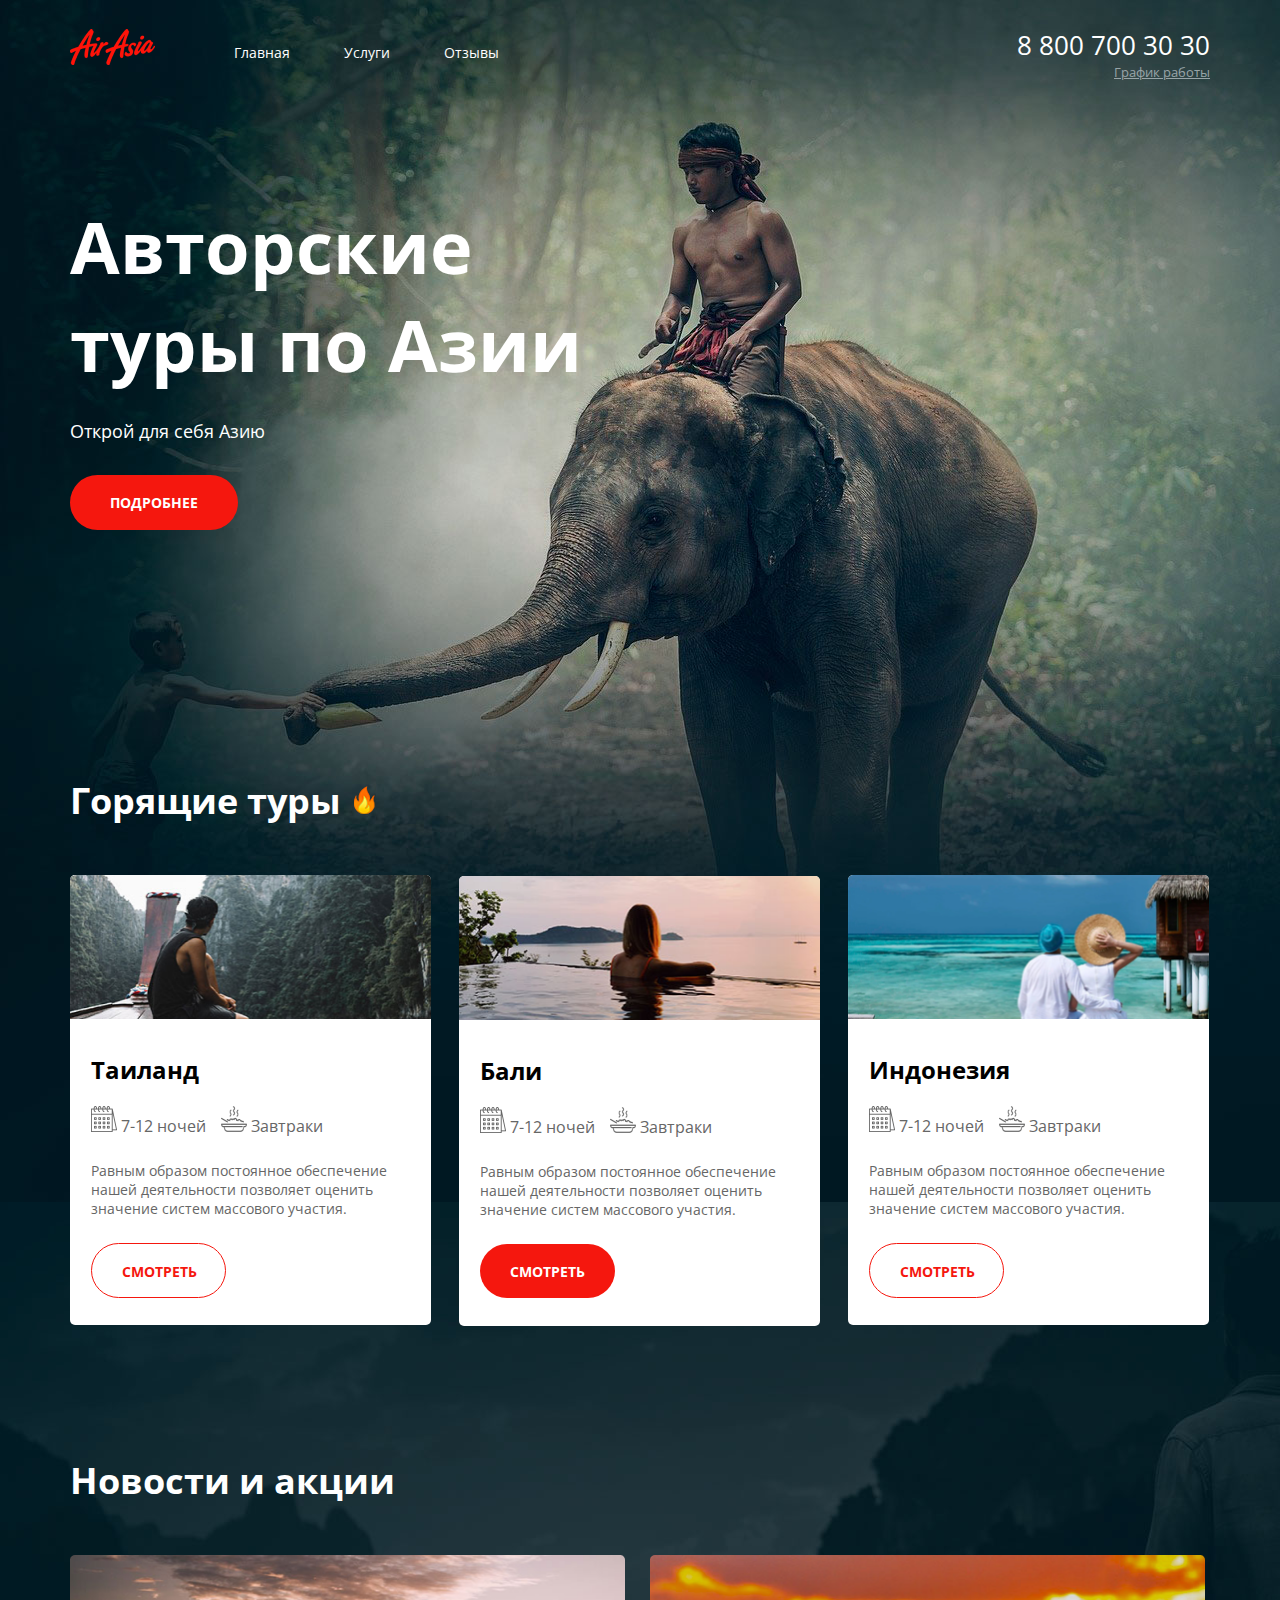
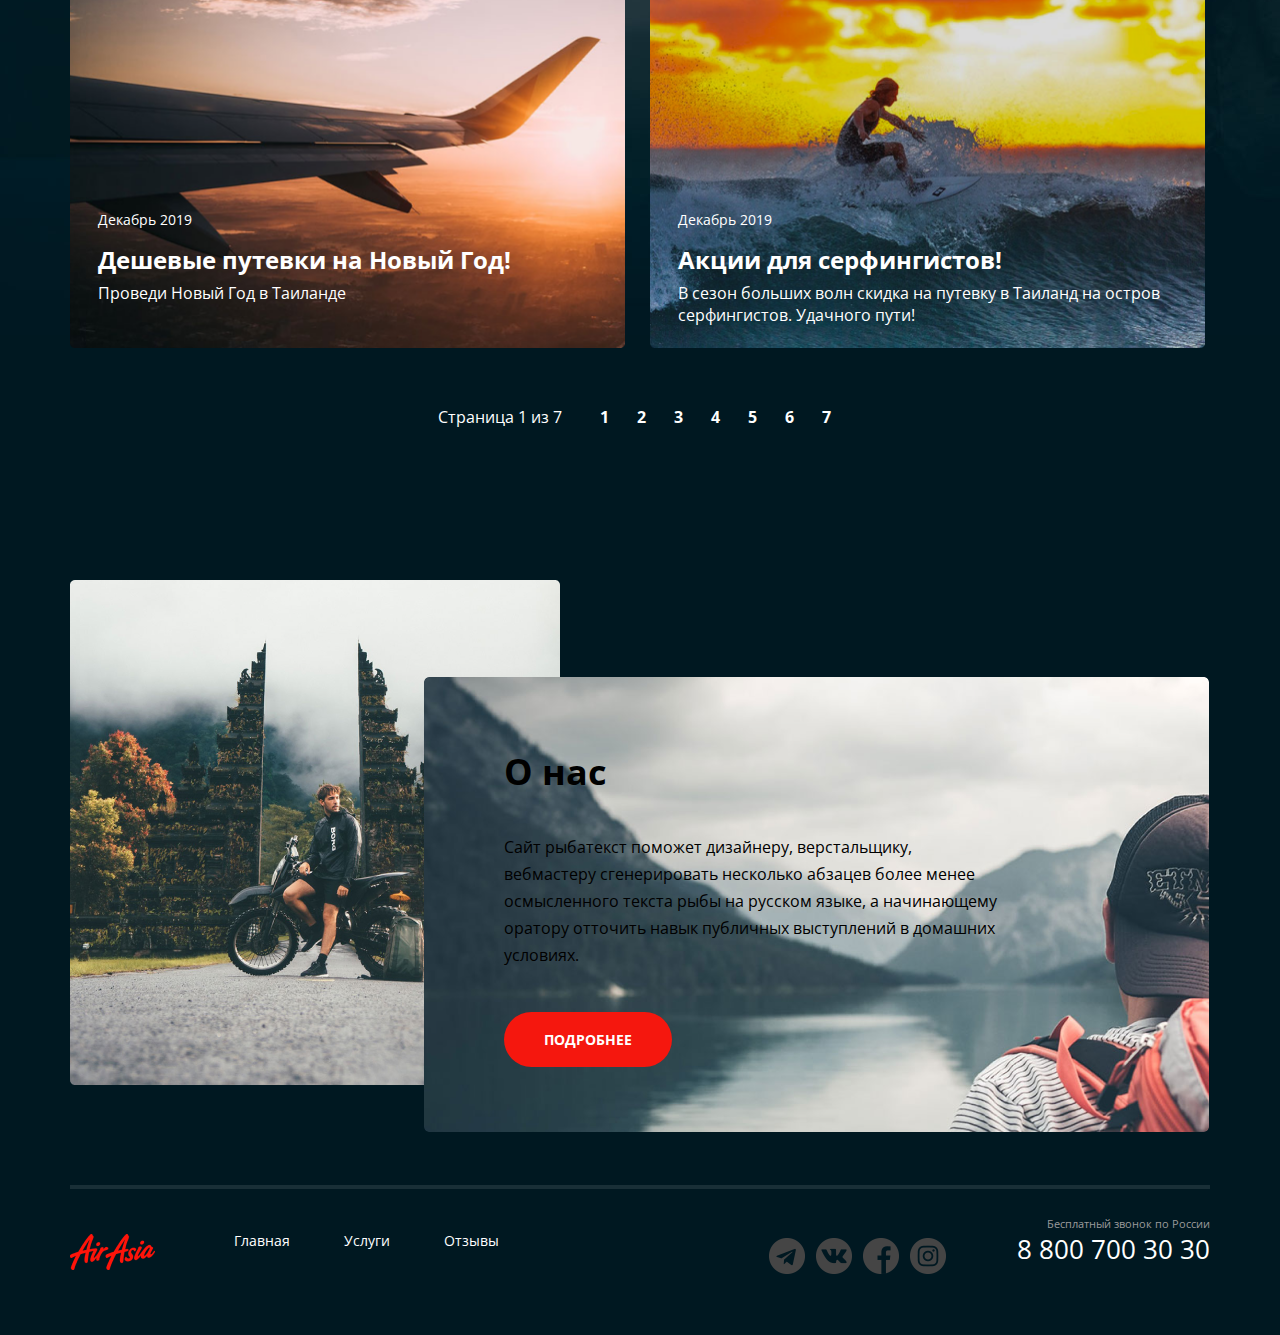
==== index.html @ 9285e3fc "исправление замечаний от наставника ч1" ====
<!DOCTYPE html>
<html lang="ru">
<head>
  <meta charset="UTF-8">
  <meta http-equiv="X-UA-Compatible" content="IE=edge">
  <meta name="viewport" content="width=device-width, initial-scale=1.0">
  <link rel="stylesheet" href="style.css">
  <title>Air-Asia</title>
</head>
<body>
  <div class="wrapper main-page-wrapper">
    <div class="container">
      <header class="header">
        <a href="/" class="logo">
          <img src="./img/logo.png" alt="Логотип" class="logo__pic">
        </a>
        <nav class="menu">
          <ul class="menu__list">
            <li class="menu__item"><a href="#" class="menu__point">Главная</a></li>
            <li class="menu__item"><a href="#" class="menu__point">Услуги</a></li>
            <li class="menu__item"><a href="#" class="menu__point">Отзывы</a></li>
          </ul>
        </nav>
        <adress class="contacts">
          <a href="tel:+78007003030" class="contacts__phone">8 800 700 30 30</a>
          <div class="contacts__workhours">График работы</div>
        </adress>
      </header>
    </div> 

    <main class="main-content">
      <div class="container">
        <section class="cover">
          <h1 class="cover__header">Авторские туры по Азии</h1>
          <p class="cover__text">Открой для себя Азию</p>
          <div class="button">Подробнее</div>
        </section>
      </div>
      
      <section class="tours">
        <div class="container">
          <div class="tours__header">
            <h3 class="title">Горящие туры</h3>
            <img src="./img/icons/flame.png" alt="Огонек" class="tours__title-icon">
          </div> 
          <ul class="tours__list">
            <li class="tours__item">
              <div class="tours__img"><img src="./img/thailand.png" alt="Тайланд" class="tours__pic"></div>
              <div class="tours__content">
                <h4 class="tours__subtitle">Таиланд</h4>
                <ul class="tours__options">
                  <li class="tours__option">
                    <div class="tours__option-iconed"><img src="./img/icons/calendar.png" alt="Календарь" class="tours__option-icon"></div>
                    <div class="tours__option-text">7-12 ночей</div>
                  </li>
                  <li class="tours__option">
                    <div class="tours__option-iconed"><img src="./img/icons/meal.png" alt="Завтрак" class="tours__option-icon tours__option-icon--breakfast"></div>
                    <div class="tours__option-text">Завтраки</div>
                  </li>
                </ul>
                <p class="tours__description">Равным образом постоянное обеспечение нашей 
                  деятельности позволяет оценить значение систем массового участия.</p>
                <a href="#" class="button button--transparent">Смотреть</a>
              </div>
            </li>
            <li class="tours__item">
              <div class="tours__img"><img src="./img/bali.png" alt="Бали" class="tours__pic"></div>
              <div class="tours__content">
                <h4 class="tours__subtitle">Бали</h4>
                <ul class="tours__options">
                  <li class="tours__option">
                    <div class="tours__option-iconed"><img src="./img/icons/calendar.png" alt="Календарь" class="tours__option-icon"></div>
                    <div class="tours__option-text">7-12 ночей</div>
                  </li>
                  <li class="tours__option">
                    <div class="tours__option-iconed"><img src="./img/icons/meal.png" alt="Завтрак" class="tours__option-icon tours__option-icon--breakfast"></div>
                    <div class="tours__option-text">Завтраки</div>
                  </li>
                </ul>
                <p class="tours__description">Равным образом постоянное обеспечение нашей 
                  деятельности позволяет оценить значение систем массового участия.</p>
                <a href="#" class="button button--content">Смотреть</a>
              </div>
            </li>
            <li class="tours__item">
              <div class="tours__img"><img src="./img/indonesia.png" alt="Индонезия" class="tours__pic"></div>
              <div class="tours__content">
                <h4 class="tours__subtitle">Индонезия</h4>
                <ul class="tours__options">
                  <li class="tours__option">
                    <div class="tours__option-iconed"><img src="./img/icons/calendar.png" alt="Календарь" class="tours__option-icon tours__option-icon--breakfast"></div>
                    <div class="tours__option-text">7-12 ночей</div>
                  </li>
                  <li class="tours__option">
                    <div class="tours__option-iconed"><img src="./img/icons/meal.png" alt="Завтрак" class="tours__option-icon tours__option-icon--breakfast"></div>
                    <div class="tours__option-text">Завтраки</div>
                  </li>
                </ul>
                <p class="tours__description">Равным образом постоянное обеспечение нашей 
                  деятельности позволяет оценить значение систем массового участия.</p>
                <a href="#" class="button button--transparent">Смотреть</a>
              </div>
            </li>
          </ul>
        </div>
      </section>

      <section class="news">
        <div class="container">
          <h3 class="title">Новости и акции</h3>
          <ul class="news__list">
            <li class="news__item">
              <div class="news__img"><img src="./img/new_year.png" alt="Самолет" class="news__pic"></div>
              <div class="news__content">
                <time class="news__date">Декабрь 2019</time>
                <div class="news__header">Дешевые путевки на Новый Год!</div>
                <p class="news__text">Проведи Новый Год в Таиланде</p>
              </div>
              </li>
            <li class="news__item">
              <div class="news__img"><img src="./img/surfing.png" alt="Серфинг" class="news__pic"></div>
              <div class="news__content">
                <time class="news__date">Декабрь 2019</time>
                <div class="news__header">Акции для серфингистов!</div>
                <p class="news__text">В сезон больших волн скидка на путевку в Таиланд 
                  на остров серфингистов. Удачного пути!</p>
              </div>
            </li>
          </ul>
          <div class="paginator">
            <div class="paginator__display">Страница 1 из 7</div>
            <ul class="paginator__list">
              <li class="paginator__item"><a href="#" class="paginator__page">1</a></li>
              <li class="paginator__item"><a href="#" class="paginator__page">2</a></li>
              <li class="paginator__item"><a href="#" class="paginator__page">3</a></li>
              <li class="paginator__item"><a href="#" class="paginator__page">4</a></li>
              <li class="paginator__item"><a href="#" class="paginator__page">5</a></li>
              <li class="paginator__item"><a href="#" class="paginator__page">6</a></li>
              <li class="paginator__item"><a href="#" class="paginator__page">7</a></li>
            </ul>
          </div>
        </div>
      </section>

      <section class="about-us">
        <div class="container">
          <div class="about-us__content">
            <div class="about-us__description">
              <h3 class="title title--about-us">О нас</h3>
              <p class="about-us__text">Сайт рыбатекст поможет дизайнеру, верстальщику, вебмастеру сгенерировать 
              несколько абзацев более менее осмысленного текста рыбы на русском языке, а начинающему оратору 
              отточить навык публичных выступлений в домашних условиях.</p>
              <a href="#" class="button">Подробнее</a>
            </div>
          </div>
        </div>
      </section>
    </main>

    <footer class="footer-container">
      <div class="container footer-container__content">
        <div class="footer">
          <a href="/" class="logo logo--footer">
            <img src="./img/logo.png" alt="Логотип" class="logo__pic">
          </a>
          <nav class="menu menu--footer">
            <ul class="menu__list">
              <li class="menu__item"><a href="#" class="menu__point">Главная</a></li>
              <li class="menu__item"><a href="#" class="menu__point">Услуги</a></li>
              <li class="menu__item"><a href="#" class="menu__point">Отзывы</a></li>
            </ul>
          </nav>
          <ul class="network">
            <li class="network__item network__item--telegram">
              <a href="#" class="network__link"></a>
            </li>
            <li class="network__item network__item--vk">
              <a href="#" class="network__link"></a>
            </li>
            <li class="network__item network__item--fb">
              <a href="#" class="network__link"></a>
            </li>
            <li class="network__item network__item--insta">
              <a href="#" class="network__link"></a>
            </li>
          </ul>
          <adress class="contacts">
            <div class="contacts__text">Бесплатный звонок по России</div>
            <a href="tel:+78007003030" class="contacts__phone">8 800 700 30 30</a>
          </adress>
        </div>
      </div>
    </footer>
  </div>
</body>
</html>
---- style.css ----
@import url('https://fonts.googleapis.com/css2?family=Open+Sans:wght@300;400;600;700;800&display=swap');

* {
  box-sizing: border-box;
}

body, html {
  margin: 0px;
  height: 100%;
  width: 100%;
  background: #001821;
  font-family: "Open Sans", Helvetica, sans-serif;
  -webkit-font-smoothing: antialiased;
  -moz-osx-font-smoothing: grayscale;
}

ul, li {
  list-style: none;
  padding: 0;
  margin: 0;
}

a {
  text-decoration: none;
  color: black;
}

h1, h2, h3, h4, h5, p {
  margin: 0;
  font-weight: normal;
}

.wrapper {
  width: 100%;
}

.main-page-wrapper {
  background: url(./img/background_cover.png) center top no-repeat, url(./img/background_content.png) center bottom 1000px no-repeat;
}

.container {
  width: 1140px;
  margin: 0 auto;
  }

.header {
  height: 104px;
  position: relative;
  margin-bottom: 93px;
}

.logo {
  display: block;
  position: absolute;
  top: 29px;
  left: 0;
}

.logo--footer {
  display: block;
  position: absolute;
  top: 45px;
  left: 0;
}

.menu--footer {
  position: absolute;
  top: 55px;
  left: 164px;
}


.menu {
  position: absolute;
  top: 39px;
  left: 164px;
}

  .menu__item {
    display: inline-block;
    vertical-align: middle;
    margin-right: 50px;
  }

  .menu__item:last-child {
    margin-right: 0px;
  }

  .menu__point {
    font-size: 14px;
    color: #FFFFFF;
  }

  .menu__point:hover {
    font-size: 14px;
    color: #DA0100;
  }

.contacts {
  position: absolute;
  top: 27px;
  right: 0;
  text-align: right;
}

.contacts--footer {
  position: absolute;
  top: 45px;
  right: 0;
  text-align: right;
}

  .contacts__phone {
    color: #FFFFFF;
    font-size: 26px;
    margin-bottom: 2px;
  }

  .contacts__workhours {
    font-size: 13px;
    text-decoration: underline;
    color: #98A4A8;
    margin-bottom: 120px;
  }

  .contacts__workhours:hover {
    font-size: 13px;
    text-decoration: underline;
    color: #FFFFFF;
    cursor: pointer;
  }

  .contacts__text {
    font-size: 11px;
    color: #9A9A9A;
  }

.cover {
  width: 520px;
  color: #FFFFFF;
  margin-bottom: 246px;
}

  .cover__header {
    font-size: 72px;
    font-weight: 700;
    line-height: 98px;
    margin-bottom: 28px;
  }

  .cover__text {
    font-weight: normal;
    font-size: 18px;
    line-height: 20px;
    margin-bottom: 34px;
  }
  
.button {
  background: #F5170E;
  width: 168px;
  height: 55px;
  border-radius: 35px;
  color: #FFFFFF;
  font-weight: bold;
  font-size: 14px;
  text-transform: uppercase;
  padding: 18px 40px;
  display: inline-block;
  cursor: pointer;
}

.button:hover {
  background: #DA0100;
}

.button--transparent {
  background: #FFFFFF;
  height: 55px;
  width: 135px;
  padding: 18px 30px;
  border: 1px solid #F5170E;
  color: #F5170E;
}

.button--transparent:hover {
  background: #FFFFFF;
}

.button--content {
  height: 54px;
  width: 135px;
  padding: 18px 30px;
}

.tours {
  margin-bottom: 130px;
}

  .tours__header {
    color: #FFFFFF;
    display: flex;
  }
  
  .tours__item {
    min-height: 450px;
    width: 361px;
    background: #FFFFFF;
    border-radius: 5px 5px 5px 5px;
    margin-right: 24px;
    display: inline-block;
  }

  .tours__item:last-child {
    margin-right: 0px;
  }

  .tours__pic {
    min-height: 144px;
    width: 361px;
  }

  .tours__content {
    padding: 29px 0 26px 21px;
    color: #666666;
  }

  .tours__subtitle {
    font-weight: bold;
    font-size: 24px;
    color: #000;
    margin-bottom: 20px;
  }

  .tours__options {
    margin-bottom: 24px;
  }

  .tours__option {
    display: inline-block;
    vertical-align: top;
    width: 126px;
  }

.tours__option-iconed {
  display: inline-block;
}

  .tours__option-icon {
    height: 26px;
    width: 26px;
    margin-left: 6px;
  }

  .tours__option-icon:last-child {
    height: 26px;
    width: 26px;
    margin-left: 0px;
  }

  .tours__option-icon--breakfast {
    width: 36px;
  }

  .tours__option-text {
    font-weight: normal;
    font-size: 16px;
    display: inline-block;
  }

  .tours__description {
    font-weight: normal;
    font-size: 14px;
    margin-bottom: 25px;
  }

.title {
  font-weight: bold;
  font-size: 36px;
  margin-right: 13px;
  margin-bottom: 50px;

}

  .tours__title-icon {
    width: 21px;
    height: 28px;
    margin-top: 10px;
  }

.news {
  color: #FFFFFF;
  margin-bottom: 147px;
}

  .news__list {
    margin-bottom: 53px;
  }
  .news__item {
    display: inline-block;
    vertical-align: top;
    width: 555px;
    margin-right: 21px;
    border-radius: 5px;
    position: relative;
  }

  .news__item:last-child {
    margin-right: 0px;
  }

  .news__pic {
    display: block;
    width: 100%;
    height: 100%;
    object-fit: cover;
  }

  .news__content {
    position: absolute;
    left: 0;
    right: 0;
    bottom: 0;
    padding: 0px 28px;
    height: 140px;
  }

  .news__date {
    font-weight: normal;
    font-size: 14px;
  }

  .news__header {
    font-weight: bold;
    font-size: 24px;
    margin-top: 13px;
    margin-bottom: 6px;
  }

  .news__text {
    font-weight: normal;
    font-size: 16px;
  }

.paginator {
  text-align: center;
}

  .paginator__display, .paginator__list {
    display: inline-block;
    vertical-align: middle;
  }

  .paginator__display {
    font-weight: normal;
    font-size: 16px;
    margin-right: 23px;
  }

  .paginator__item {
    display: inline-block;
    vertical-align: middle;
    margin-right: 1px;
  }

  .paginator__item:last-child {
    margin-right: 0px;
  }

  .paginator__page {
    color: #fff;
    display: block;
    height: 32px;
    width: 32px;
    border-radius: 50%;
    position: relative;
    text-decoration: none;
    font-weight: bold;
    font-size: 16px;
    line-height: 32px;
  }

  .paginator__page:hover {
    color: #F5170E;
    background: #FFFFFF;
  }

.about-us {
  margin-bottom: 53px;
}
  .about-us__content:before {
  content: "";
  display: inline-block;
  vertical-align: top;
  width: 490px;
  height: 505px;
  background: url(./img/back_content.png) center center / cover no-repeat;
}

  .about-us__description {
    background: url(./img/front_content.png) center center / cover no-repeat;
    padding: 70px 80px;
    display: inline-block;
    vertical-align: top;
    margin-left: -140px;
    border-radius: 5px;
    margin-top: 97px;
    width: 785px;
    height: 455px;
  }

  .title--about-us {
    margin-bottom: 38px;
  }

  .about-us__text {
    font-weight: normal;
    font-size: 16px;
    line-height: 27px;
    margin-bottom: 43px;
    width: 501px;
  }

.footer {
  height: 146px;
  position: relative;
}

.footer-container__content {
  border-top: 4px solid #192f37;
}

.network {
  position: absolute;
  top: 49px;
  right: 264px;
}
  .network__item {
    display: inline-block;
    vertical-align: middle;
    margin-right: 7px;
  }

  .network__item:last-child {
    margin-right: 0px;
  }

  .network__item--telegram .network__link {
    background-image: url(./img/social/telegram.png);
  }

  .network__item--telegram .network__link:hover {
    background-image: url(./img/social/t-hover.png);
  }

  .network__item--vk .network__link {
    background-image: url(./img/social/vk.png);
  }

  .network__item--vk .network__link:hover {
    background-image: url(./img/social/vk-hover.png);
  }

  .network__item--fb .network__link {
    background-image: url(./img/social/f.png);
  }

  .network__item--fb .network__link:hover {
    background-image: url(./img/social/f-hover.png);
  }

  .network__item--insta .network__link {
    background-image: url(./img/social/instagram.png);
  }

  .network__item--insta .network__link:hover {
    background-image: url(./img/social/instagram-hover.png);
  }

  .network__link {
    display: block;
    text-decoration: none;
    width: 36px;
    height: 36px;
    background: center center no-repeat;
  }
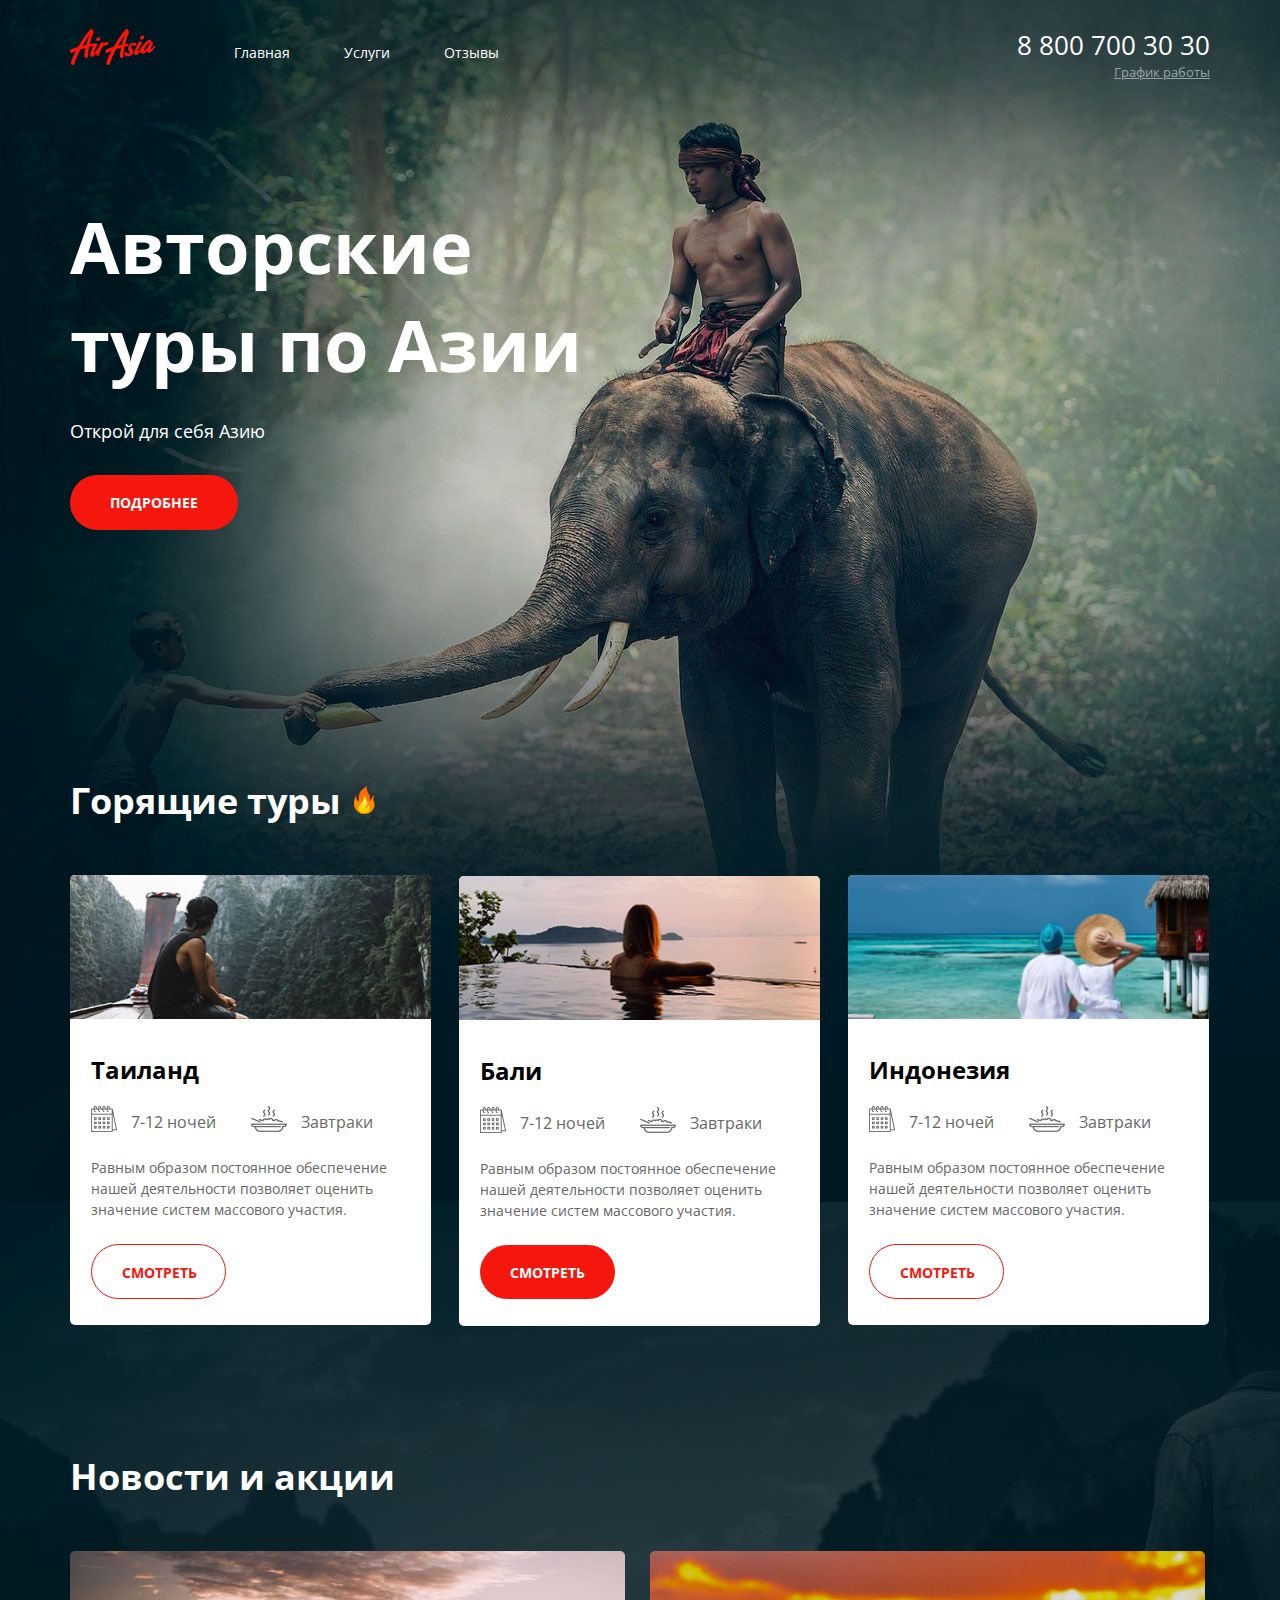
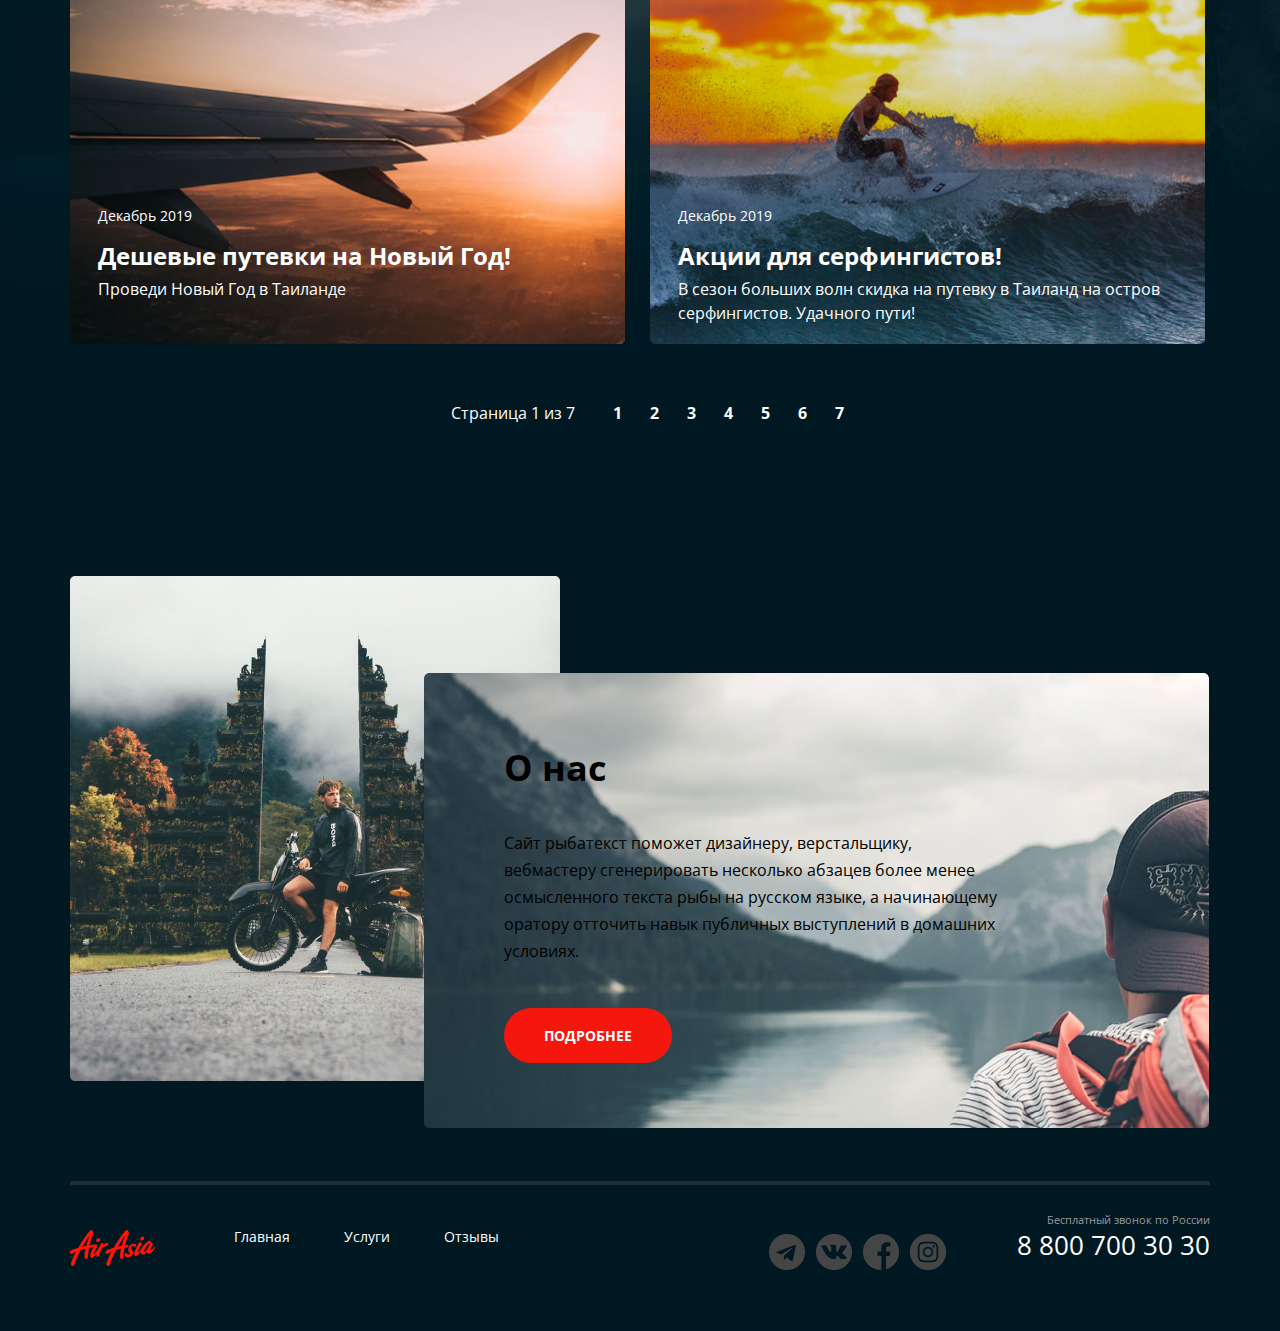
==== commit 318cfa7d: "ч4" ====
--- a/index.html
+++ b/index.html
@@ -88,7 +88,7 @@
                 <h4 class="tours__subtitle">Индонезия</h4>
                 <ul class="tours__options">
                   <li class="tours__option">
-                    <div class="tours__option-iconed"><img src="./img/icons/calendar.png" alt="Календарь" class="tours__option-icon tours__option-icon--breakfast"></div>
+                    <div class="tours__option-iconed"><img src="./img/icons/calendar.png" alt="Календарь" class="tours__option-icon"></div>
                     <div class="tours__option-text">7-12 ночей</div>
                   </li>
                   <li class="tours__option">
--- a/style.css
+++ b/style.css
@@ -193,7 +193,7 @@
 }
 
 .tours {
-  margin-bottom: 130px;
+  margin-bottom: 126px;
 }
 
   .tours__header {
@@ -232,17 +232,24 @@
   }
 
   .tours__options {
-    margin-bottom: 24px;
+    margin-bottom: 20px;
   }
 
   .tours__option {
     display: inline-block;
     vertical-align: top;
     width: 126px;
+    margin-right: 30px;
+  }
+
+  .tours__option:last-child {
+    margin-right: 0px;
   }
 
 .tours__option-iconed {
   display: inline-block;
+  vertical-align: middle;
+  margin-right: 10px;
 }
 
   .tours__option-icon {
@@ -252,8 +259,6 @@
   }
 
   .tours__option-icon:last-child {
-    height: 26px;
-    width: 26px;
     margin-left: 0px;
   }
 
@@ -264,13 +269,16 @@
   .tours__option-text {
     font-weight: normal;
     font-size: 16px;
-    display: inline-block;
+    line-height: 22px;
+    display: inline-block;
+    vertical-align: middle;
   }
 
   .tours__description {
     font-weight: normal;
     font-size: 14px;
-    margin-bottom: 25px;
+    line-height: 21px;
+    margin-bottom: 24px;
   }
 
 .title {
@@ -278,7 +286,6 @@
   font-size: 36px;
   margin-right: 13px;
   margin-bottom: 50px;
-
 }
 
   .tours__title-icon {
@@ -327,22 +334,26 @@
   .news__date {
     font-weight: normal;
     font-size: 14px;
+    line-height: 21px;
   }
 
   .news__header {
     font-weight: bold;
     font-size: 24px;
-    margin-top: 13px;
-    margin-bottom: 6px;
+    line-height: 36px;
+    margin-top: 12px;
+    margin-bottom: 3px;
   }
 
   .news__text {
     font-weight: normal;
     font-size: 16px;
+    line-height: 24px;
   }
 
 .paginator {
   text-align: center;
+  margin-left: 26px;
 }
 
   .paginator__display, .paginator__list {
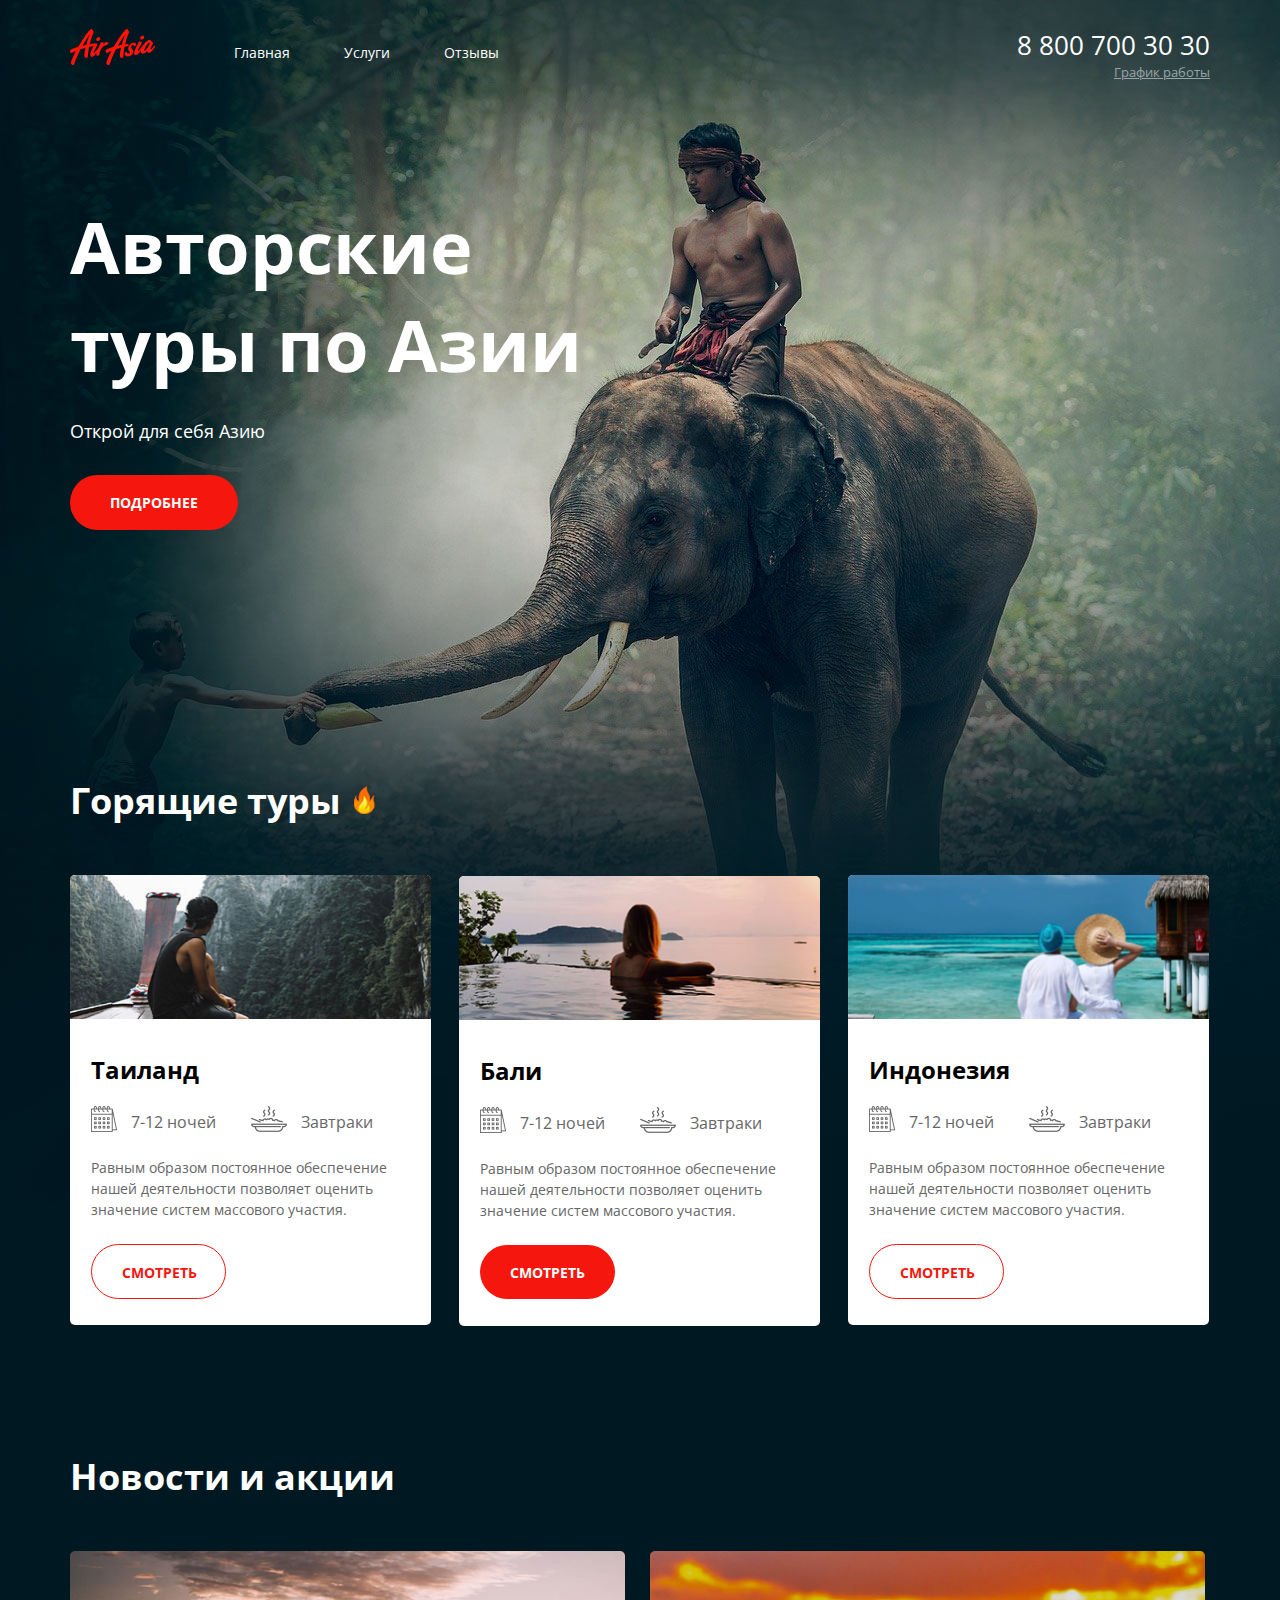
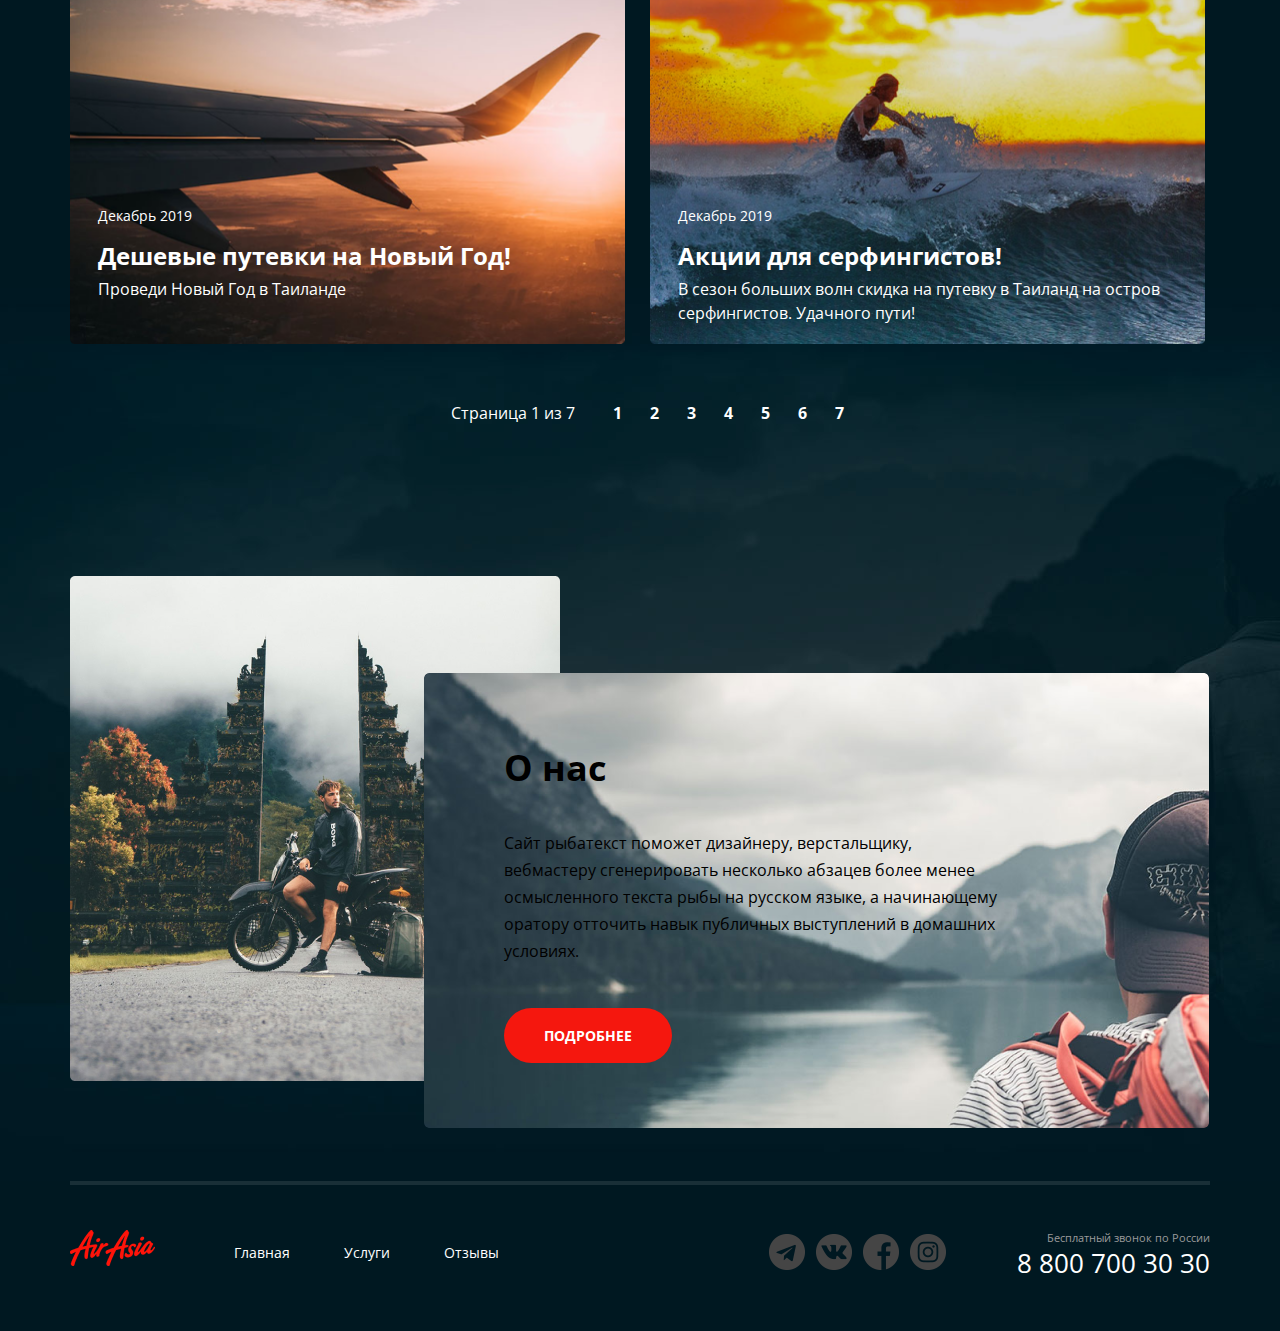
==== commit 7cec9816: "поправила футер" ====
--- a/index.html
+++ b/index.html
@@ -184,7 +184,7 @@
               <a href="#" class="network__link"></a>
             </li>
           </ul>
-          <adress class="contacts">
+          <adress class="contacts contacts--footer">
             <div class="contacts__text">Бесплатный звонок по России</div>
             <a href="tel:+78007003030" class="contacts__phone">8 800 700 30 30</a>
           </adress>
--- a/style.css
+++ b/style.css
@@ -35,7 +35,7 @@
 }
 
 .main-page-wrapper {
-  background: url(./img/background_cover.png) center top no-repeat, url(./img/background_content.png) center bottom 1000px no-repeat;
+  background: url(./img/background_cover.png) center top no-repeat, url(./img/background_content.png) center bottom 150px no-repeat;
 }
 
 .container {
@@ -63,16 +63,15 @@
   left: 0;
 }
 
+.menu {
+  position: absolute;
+  top: 39px;
+  left: 164px;
+}
+
 .menu--footer {
   position: absolute;
   top: 55px;
-  left: 164px;
-}
-
-
-.menu {
-  position: absolute;
-  top: 39px;
   left: 164px;
 }
 
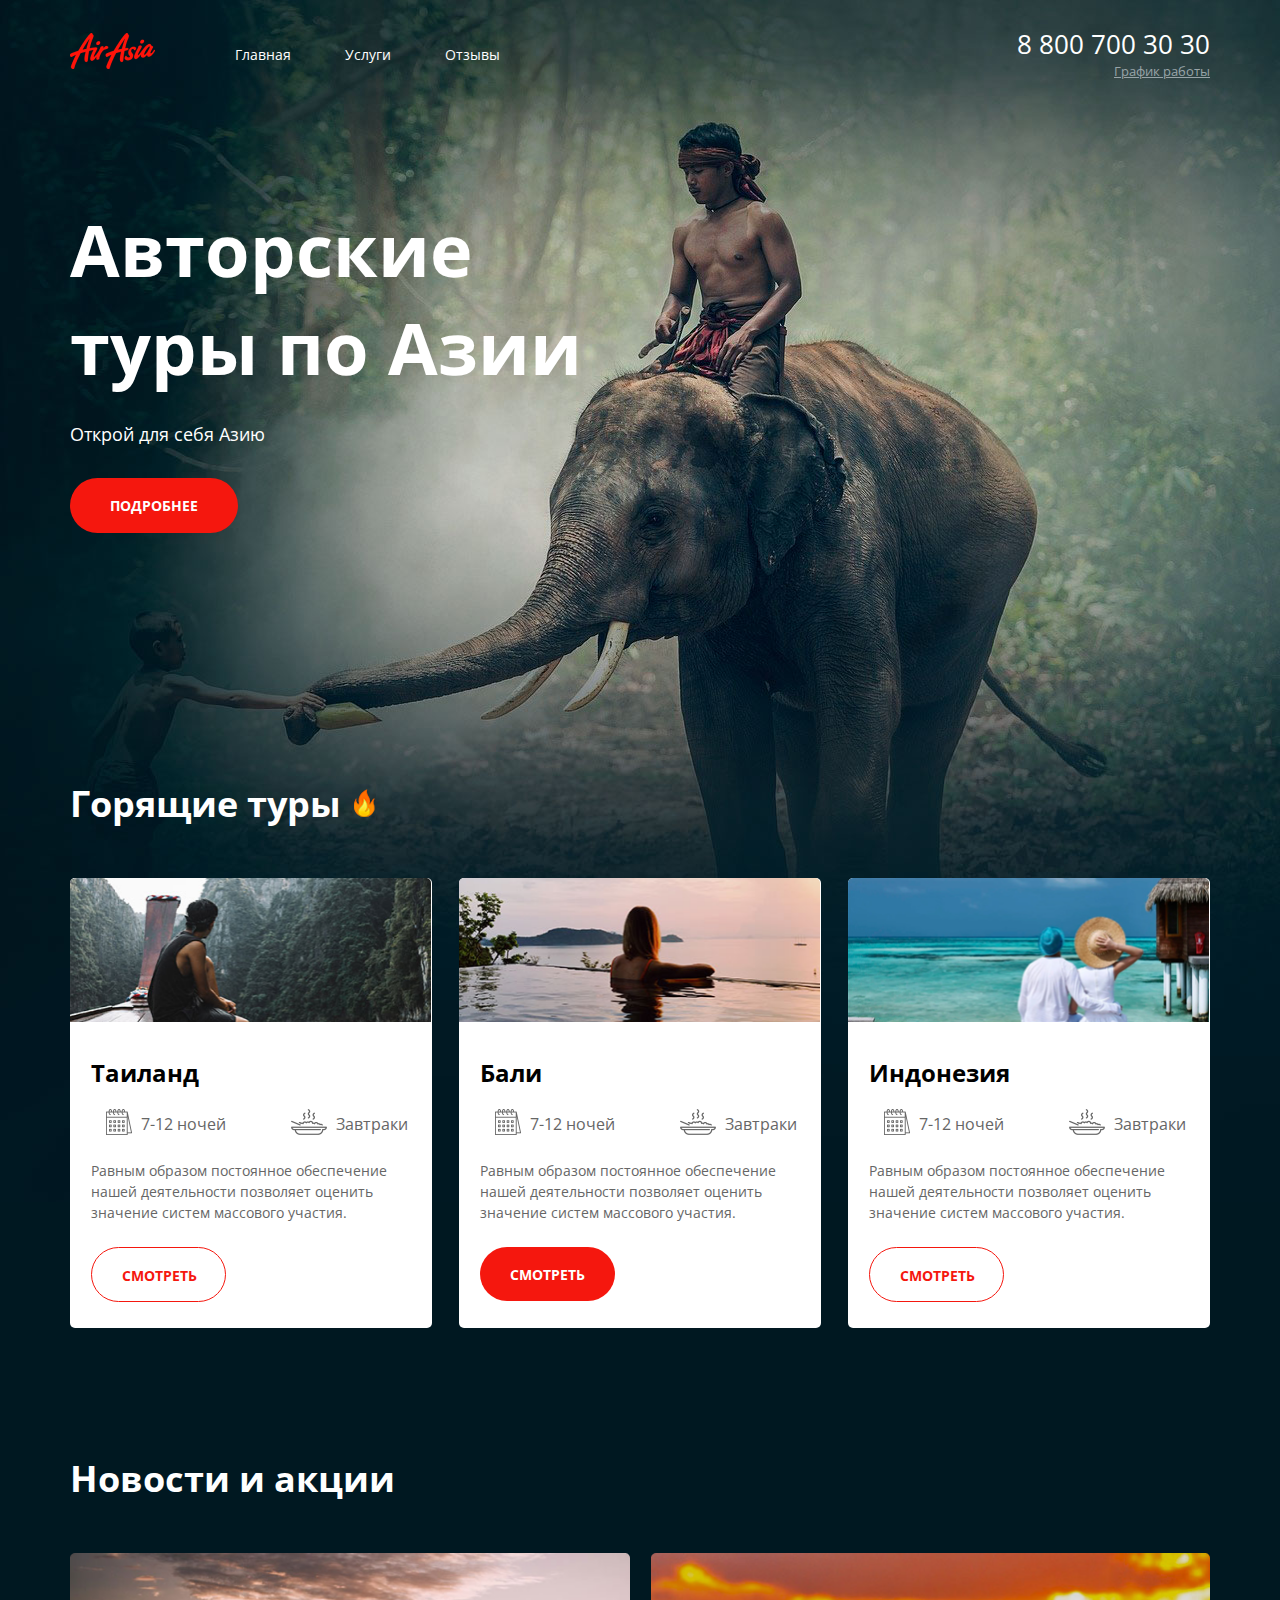
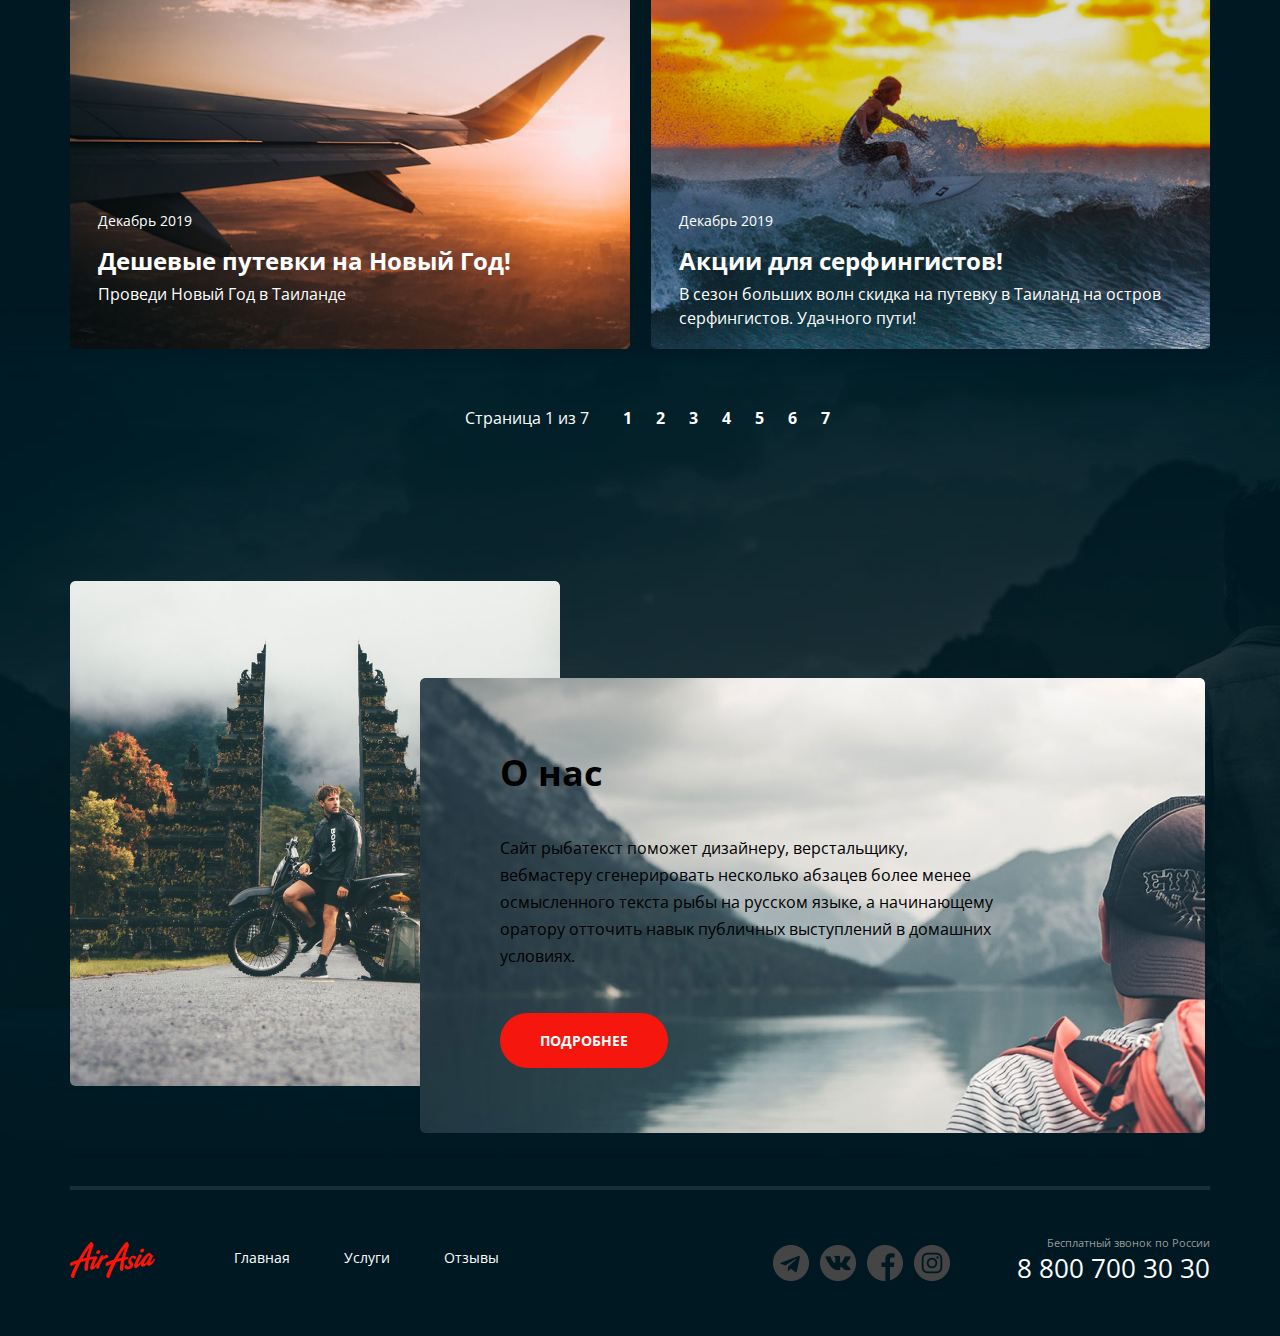
==== commit 33d4992d: "поменяла выравнивания на flexbox" ====
--- a/index.html
+++ b/index.html
@@ -11,20 +11,24 @@
   <div class="wrapper main-page-wrapper">
     <div class="container">
       <header class="header">
-        <a href="/" class="logo">
-          <img src="./img/logo.png" alt="Логотип" class="logo__pic">
-        </a>
-        <nav class="menu">
-          <ul class="menu__list">
-            <li class="menu__item"><a href="#" class="menu__point">Главная</a></li>
-            <li class="menu__item"><a href="#" class="menu__point">Услуги</a></li>
-            <li class="menu__item"><a href="#" class="menu__point">Отзывы</a></li>
-          </ul>
-        </nav>
-        <adress class="contacts">
-          <a href="tel:+78007003030" class="contacts__phone">8 800 700 30 30</a>
-          <div class="contacts__workhours">График работы</div>
-        </adress>
+        <div class="header__col">
+          <a href="/" class="logo">
+            <img src="./img/logo.png" alt="Логотип" class="logo__pic">
+          </a>
+          <nav class="menu">
+            <ul class="menu__list">
+              <li class="menu__item"><a href="./index.html" class="menu__point">Главная</a></li>
+              <li class="menu__item"><a href="./services.html" class="menu__point">Услуги</a></li>
+              <li class="menu__item"><a href="#" class="menu__point">Отзывы</a></li>
+            </ul>
+          </nav>
+        </div>
+        <div class="header__col header__col--right">
+          <adress class="contacts">
+            <a href="tel:+78007003030" class="contacts__phone">8 800 700 30 30</a>
+            <div class="contacts__workhours">График работы</div>
+          </adress>
+        </div>
       </header>
     </div> 
 
@@ -160,34 +164,38 @@
     <footer class="footer-container">
       <div class="container footer-container__content">
         <div class="footer">
-          <a href="/" class="logo logo--footer">
-            <img src="./img/logo.png" alt="Логотип" class="logo__pic">
-          </a>
-          <nav class="menu menu--footer">
-            <ul class="menu__list">
-              <li class="menu__item"><a href="#" class="menu__point">Главная</a></li>
-              <li class="menu__item"><a href="#" class="menu__point">Услуги</a></li>
-              <li class="menu__item"><a href="#" class="menu__point">Отзывы</a></li>
+          <div class="footer__col">
+            <a href="/" class="logo logo--footer">
+              <img src="./img/logo.png" alt="Логотип" class="logo__pic">
+            </a>
+            <nav class="menu menu--footer">
+              <ul class="menu__list">
+                <li class="menu__item"><a href="./index.html" class="menu__point">Главная</a></li>
+                <li class="menu__item"><a href="./services.html" class="menu__point">Услуги</a></li>
+                <li class="menu__item"><a href="#" class="menu__point">Отзывы</a></li>
+              </ul>
+            </nav>
+          </div>
+          <div class="footer__col footer__col--right">
+            <ul class="network">
+              <li class="network__item network__item--telegram">
+                <a href="#" class="network__link"></a>
+              </li>
+              <li class="network__item network__item--vk">
+                <a href="#" class="network__link"></a>
+              </li>
+              <li class="network__item network__item--fb">
+                <a href="#" class="network__link"></a>
+              </li>
+              <li class="network__item network__item--insta">
+                <a href="#" class="network__link"></a>
+              </li>
             </ul>
-          </nav>
-          <ul class="network">
-            <li class="network__item network__item--telegram">
-              <a href="#" class="network__link"></a>
-            </li>
-            <li class="network__item network__item--vk">
-              <a href="#" class="network__link"></a>
-            </li>
-            <li class="network__item network__item--fb">
-              <a href="#" class="network__link"></a>
-            </li>
-            <li class="network__item network__item--insta">
-              <a href="#" class="network__link"></a>
-            </li>
-          </ul>
-          <adress class="contacts contacts--footer">
-            <div class="contacts__text">Бесплатный звонок по России</div>
-            <a href="tel:+78007003030" class="contacts__phone">8 800 700 30 30</a>
-          </adress>
+            <adress class="contacts contacts--footer">
+              <div class="contacts__text">Бесплатный звонок по России</div>
+              <a href="tel:+78007003030" class="contacts__phone">8 800 700 30 30</a>
+            </adress>
+          </div>
         </div>
       </div>
     </footer>
--- a/style.css
+++ b/style.css
@@ -32,6 +32,9 @@
 
 .wrapper {
   width: 100%;
+  min-height: 100%;
+  display: flex;
+  flex-direction: column;
 }
 
 .main-page-wrapper {
@@ -44,30 +47,53 @@
   }
 
 .header {
-  height: 104px;
-  position: relative;
-  margin-bottom: 93px;
+  padding-top: 26px;
+  margin-bottom: 120px;
+  display: flex;
+  justify-content: space-between;
+  align-items: center;
+}
+
+.header__col {
+  display: flex;
+  align-items: center;
+}
+
+.header__col--right {
+  display: flex;
+  align-items: center;
+  justify-content: flex-end;
 }
 
 .logo {
   display: block;
-  position: absolute;
-  top: 29px;
-  left: 0;
+  margin-right: 80px;
 }
 
 .logo--footer {
   display: block;
-  position: absolute;
-  top: 45px;
-  left: 0;
-}
-
-.menu {
-  position: absolute;
-  top: 39px;
-  left: 164px;
-}
+
+}
+
+  .menu__item {
+    display: inline-block;
+    vertical-align: middle;
+    margin-right: 50px;
+  }
+
+  .menu__item:last-child {
+    margin-right: 0px;
+  }
+
+  .menu__point {
+    font-size: 14px;
+    color: #FFFFFF;
+  }
+
+  .menu__point:hover {
+    font-size: 14px;
+    color: #DA0100;
+  }
 
 .menu--footer {
   position: absolute;
@@ -75,30 +101,7 @@
   left: 164px;
 }
 
-  .menu__item {
-    display: inline-block;
-    vertical-align: middle;
-    margin-right: 50px;
-  }
-
-  .menu__item:last-child {
-    margin-right: 0px;
-  }
-
-  .menu__point {
-    font-size: 14px;
-    color: #FFFFFF;
-  }
-
-  .menu__point:hover {
-    font-size: 14px;
-    color: #DA0100;
-  }
-
 .contacts {
-  position: absolute;
-  top: 27px;
-  right: 0;
   text-align: right;
 }
 
@@ -112,14 +115,12 @@
   .contacts__phone {
     color: #FFFFFF;
     font-size: 26px;
-    margin-bottom: 2px;
   }
 
   .contacts__workhours {
     font-size: 13px;
     text-decoration: underline;
     color: #98A4A8;
-    margin-bottom: 120px;
   }
 
   .contacts__workhours:hover {
@@ -135,7 +136,7 @@
   }
 
 .cover {
-  width: 520px;
+  max-width: 50%;
   color: #FFFFFF;
   margin-bottom: 246px;
 }
@@ -200,13 +201,17 @@
     display: flex;
   }
   
+  .tours__list {
+    display: flex;
+    justify-content: space-between;
+  }
+  
   .tours__item {
     min-height: 450px;
-    width: 361px;
+    width: calc(100% / 3 - 18px);
     background: #FFFFFF;
     border-radius: 5px 5px 5px 5px;
-    margin-right: 24px;
-    display: inline-block;
+    vertical-align: middle;
   }
 
   .tours__item:last-child {
@@ -232,13 +237,13 @@
 
   .tours__options {
     margin-bottom: 20px;
+    display: flex;
+    justify-content: space-around;
   }
 
   .tours__option {
-    display: inline-block;
-    vertical-align: top;
     width: 126px;
-    margin-right: 30px;
+    margin-right: 28px;
   }
 
   .tours__option:last-child {
@@ -248,7 +253,7 @@
 .tours__option-iconed {
   display: inline-block;
   vertical-align: middle;
-  margin-right: 10px;
+  margin-right: 5px;
 }
 
   .tours__option-icon {
@@ -268,7 +273,7 @@
   .tours__option-text {
     font-weight: normal;
     font-size: 16px;
-    line-height: 22px;
+    line-height: 21px;
     display: inline-block;
     vertical-align: middle;
   }
@@ -300,11 +305,10 @@
 
   .news__list {
     margin-bottom: 53px;
+    display: flex;
   }
   .news__item {
-    display: inline-block;
-    vertical-align: top;
-    width: 555px;
+    flex: 1;
     margin-right: 21px;
     border-radius: 5px;
     position: relative;
@@ -353,12 +357,10 @@
 .paginator {
   text-align: center;
   margin-left: 26px;
-}
-
-  .paginator__display, .paginator__list {
-    display: inline-block;
-    vertical-align: middle;
-  }
+  display: flex;
+  justify-content: center;
+  align-items: center;
+}
 
   .paginator__display {
     font-weight: normal;
@@ -366,9 +368,12 @@
     margin-right: 23px;
   }
 
+  .paginator__list {
+    display: flex;
+    align-items: center;
+  }
+
   .paginator__item {
-    display: inline-block;
-    vertical-align: middle;
     margin-right: 1px;
   }
 
@@ -397,20 +402,25 @@
 .about-us {
   margin-bottom: 53px;
 }
+
+  .about-us__content {
+    display: flex;
+}
+
   .about-us__content:before {
   content: "";
-  display: inline-block;
-  vertical-align: top;
+  display: block;
   width: 490px;
   height: 505px;
+  border-radius: 5px;
   background: url(./img/back_content.png) center center / cover no-repeat;
 }
 
   .about-us__description {
     background: url(./img/front_content.png) center center / cover no-repeat;
     padding: 70px 80px;
-    display: inline-block;
-    vertical-align: top;
+    display: flex;
+    flex-direction: column;
     margin-left: -140px;
     border-radius: 5px;
     margin-top: 97px;
@@ -430,9 +440,27 @@
     width: 501px;
   }
 
+
+.footer-container {
+  margin-top: auto;
+}
+
 .footer {
   height: 146px;
   position: relative;
+  display: flex;
+  align-items: center;
+  justify-content: space-between;
+}
+
+.footer__col {
+  display: flex;
+  align-items: center;
+}
+
+.footer__col--right {
+  display: flex;
+  align-items: flex-end;
 }
 
 .footer-container__content {
@@ -440,9 +468,7 @@
 }
 
 .network {
-  position: absolute;
-  top: 49px;
-  right: 264px;
+  margin-right: 260px;
 }
   .network__item {
     display: inline-block;
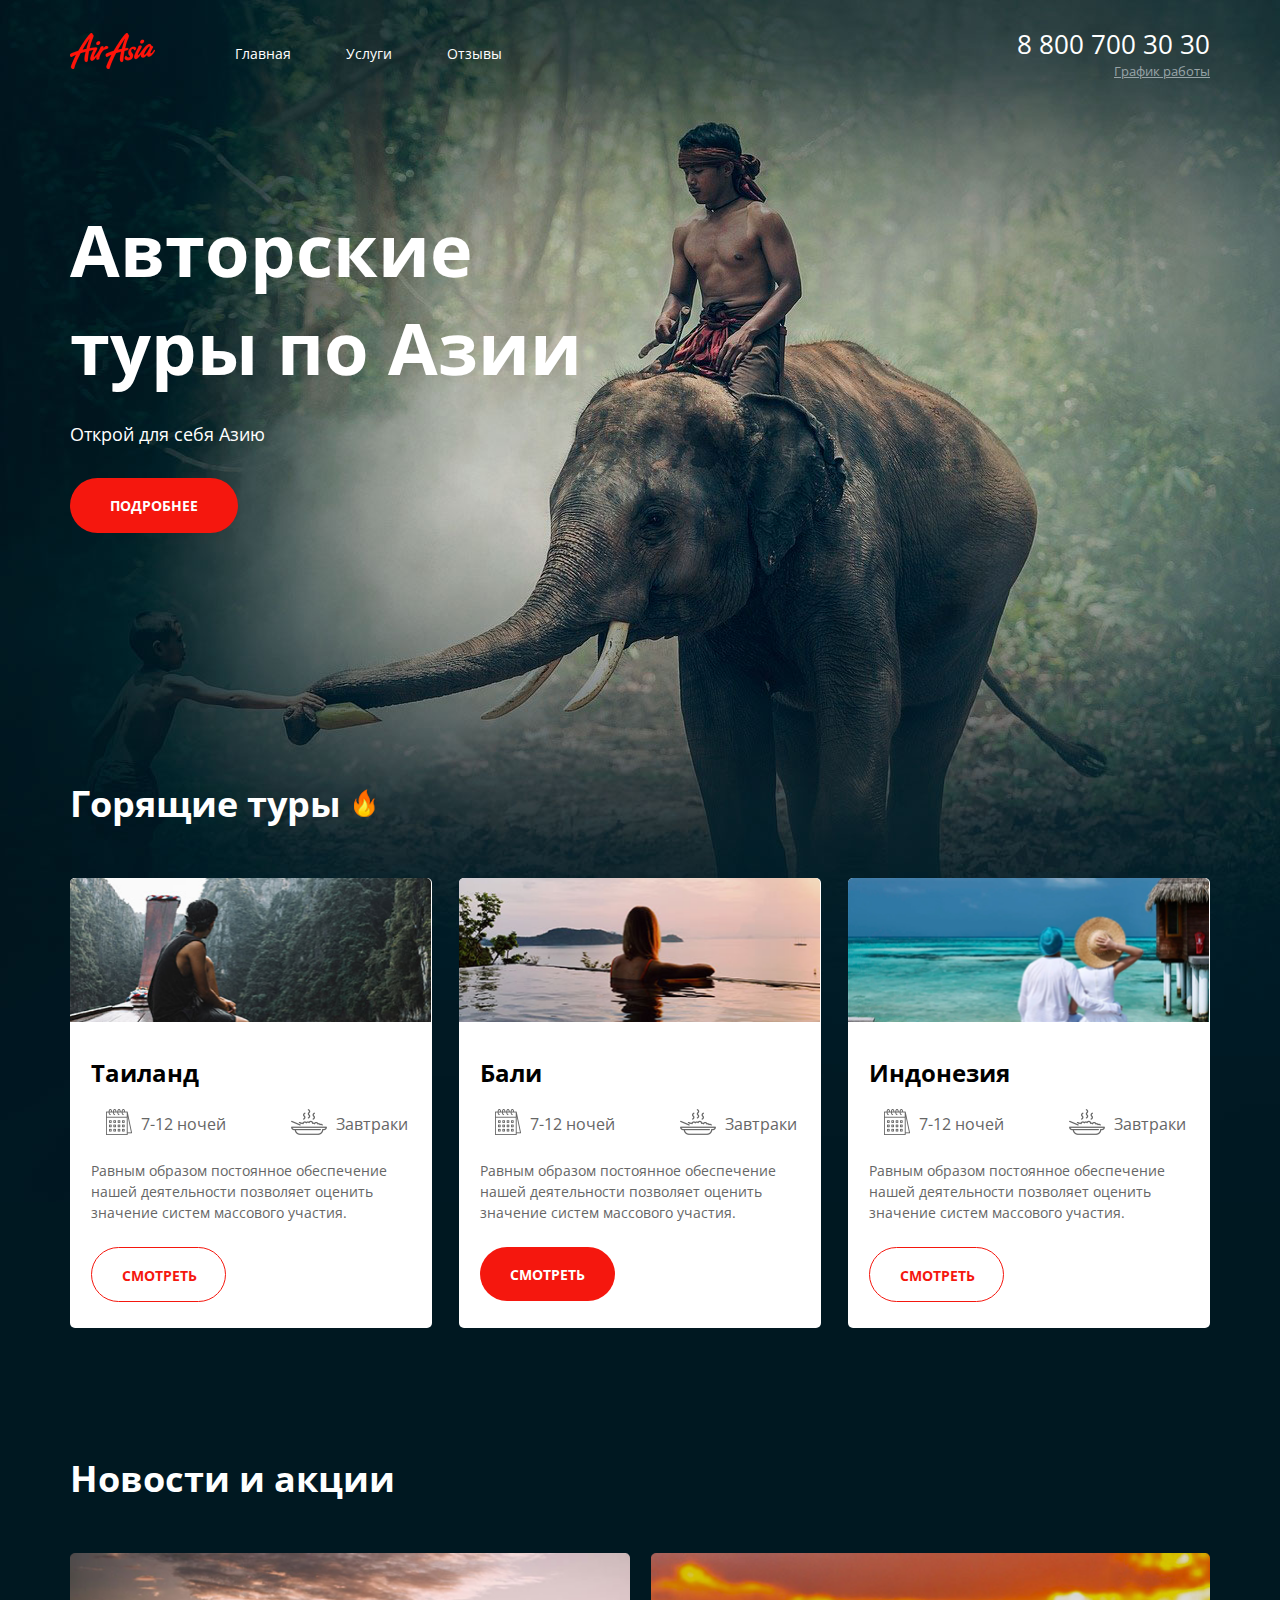
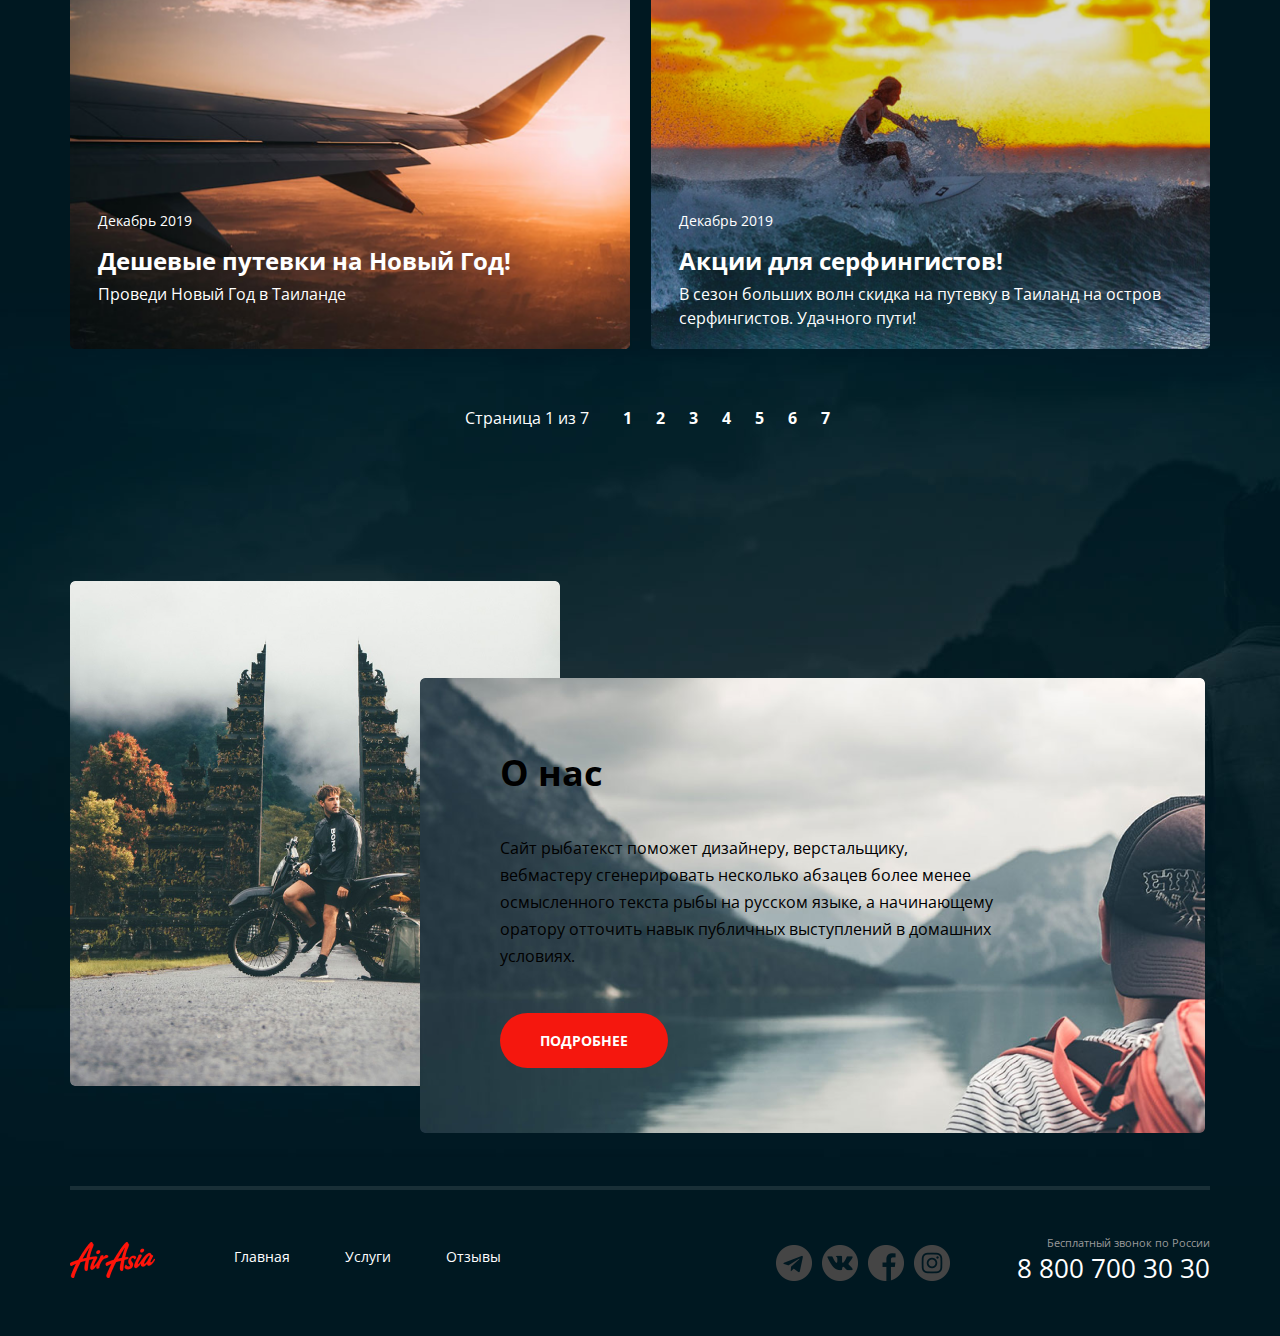
==== commit 3e681f3d: "добавила страницу отзывов + приветственную" ====
--- a/index.html
+++ b/index.html
@@ -19,7 +19,7 @@
             <ul class="menu__list">
               <li class="menu__item"><a href="./index.html" class="menu__point">Главная</a></li>
               <li class="menu__item"><a href="./services.html" class="menu__point">Услуги</a></li>
-              <li class="menu__item"><a href="#" class="menu__point">Отзывы</a></li>
+              <li class="menu__item"><a href="./feedback.html" class="menu__point">Отзывы</a></li>
             </ul>
           </nav>
         </div>
@@ -172,7 +172,7 @@
               <ul class="menu__list">
                 <li class="menu__item"><a href="./index.html" class="menu__point">Главная</a></li>
                 <li class="menu__item"><a href="./services.html" class="menu__point">Услуги</a></li>
-                <li class="menu__item"><a href="#" class="menu__point">Отзывы</a></li>
+                <li class="menu__item"><a href="./feedback.html" class="menu__point">Отзывы</a></li>
               </ul>
             </nav>
           </div>
--- a/style.css
+++ b/style.css
@@ -75,10 +75,14 @@
 
 }
 
+.menu__list {
+  display: flex;
+  justify-content: flex-start;
+  align-items: center;
+}
+
   .menu__item {
-    display: inline-block;
-    vertical-align: middle;
-    margin-right: 50px;
+    margin-right: 55px;
   }
 
   .menu__item:last-child {
@@ -469,11 +473,12 @@
 
 .network {
   margin-right: 260px;
+  display: flex;
+  justify-content: flex-start;
+  align-items: center;
 }
   .network__item {
-    display: inline-block;
-    vertical-align: middle;
-    margin-right: 7px;
+    margin-right: 10px;
   }
 
   .network__item:last-child {
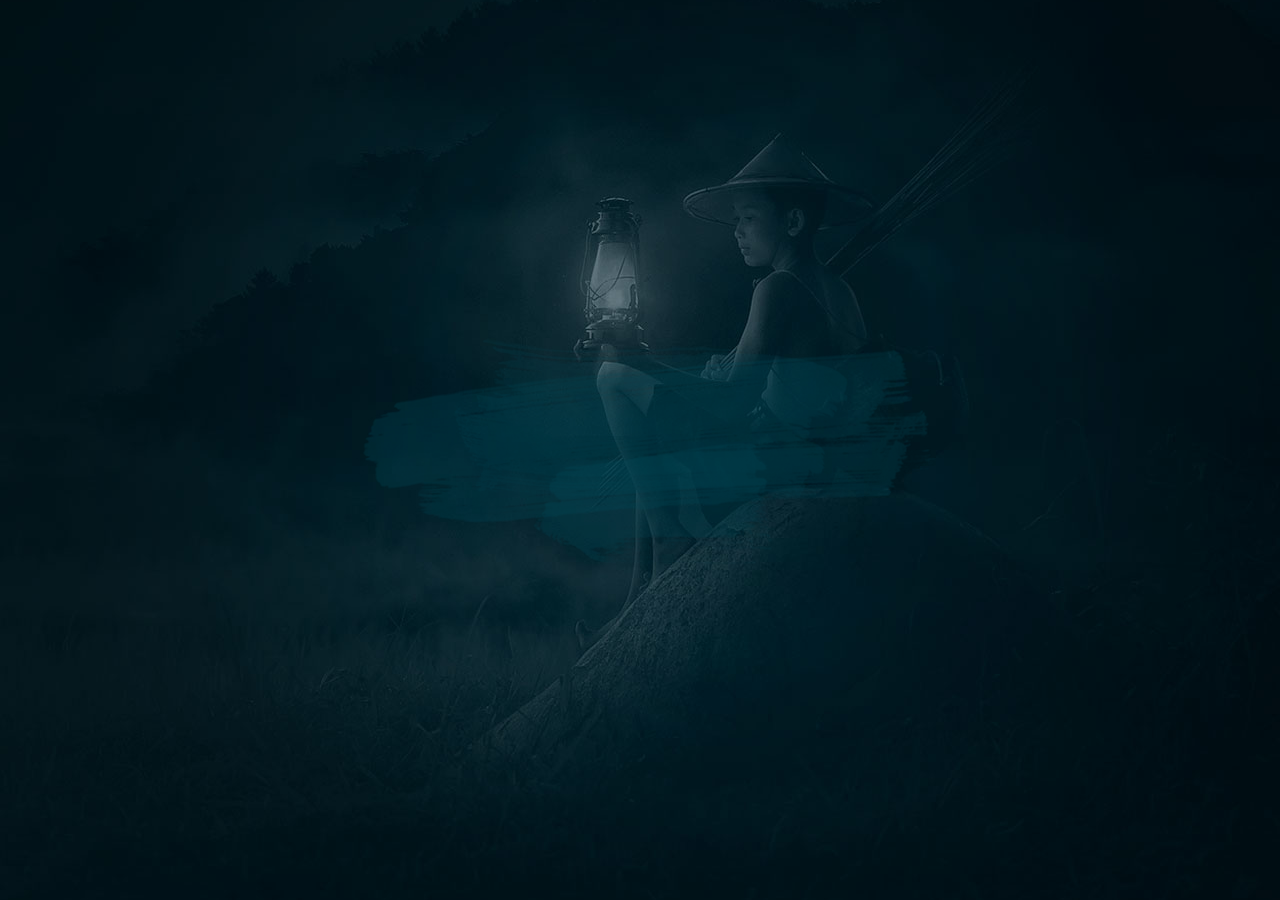
==== commit a084a923: "новый index.html + ссылки" ====
--- a/index.html
+++ b/index.html
@@ -4,201 +4,20 @@
   <meta charset="UTF-8">
   <meta http-equiv="X-UA-Compatible" content="IE=edge">
   <meta name="viewport" content="width=device-width, initial-scale=1.0">
-  <link rel="stylesheet" href="style.css">
-  <title>Air-Asia</title>
+  <title>Air-Asia Hello-page</title>
+  <link rel="stylesheet" href="hello.css">
 </head>
 <body>
-  <div class="wrapper main-page-wrapper">
+  <div class="hello-wrapper">
     <div class="container">
-      <header class="header">
-        <div class="header__col">
-          <a href="/" class="logo">
-            <img src="./img/logo.png" alt="Логотип" class="logo__pic">
-          </a>
-          <nav class="menu">
-            <ul class="menu__list">
-              <li class="menu__item"><a href="./index.html" class="menu__point">Главная</a></li>
-              <li class="menu__item"><a href="./services.html" class="menu__point">Услуги</a></li>
-              <li class="menu__item"><a href="./feedback.html" class="menu__point">Отзывы</a></li>
-            </ul>
-          </nav>
+      <div class="content">
+        <div class="logo">
+          <img class="logo-pic" src="./img/hello/hello-logo.png">
         </div>
-        <div class="header__col header__col--right">
-          <adress class="contacts">
-            <a href="tel:+78007003030" class="contacts__phone">8 800 700 30 30</a>
-            <div class="contacts__workhours">График работы</div>
-          </adress>
-        </div>
-      </header>
-    </div> 
-
-    <main class="main-content">
-      <div class="container">
-        <section class="cover">
-          <h1 class="cover__header">Авторские туры по Азии</h1>
-          <p class="cover__text">Открой для себя Азию</p>
-          <div class="button">Подробнее</div>
-        </section>
+        <div class="text">Открой для себя Азию</div>
       </div>
-      
-      <section class="tours">
-        <div class="container">
-          <div class="tours__header">
-            <h3 class="title">Горящие туры</h3>
-            <img src="./img/icons/flame.png" alt="Огонек" class="tours__title-icon">
-          </div> 
-          <ul class="tours__list">
-            <li class="tours__item">
-              <div class="tours__img"><img src="./img/thailand.png" alt="Тайланд" class="tours__pic"></div>
-              <div class="tours__content">
-                <h4 class="tours__subtitle">Таиланд</h4>
-                <ul class="tours__options">
-                  <li class="tours__option">
-                    <div class="tours__option-iconed"><img src="./img/icons/calendar.png" alt="Календарь" class="tours__option-icon"></div>
-                    <div class="tours__option-text">7-12 ночей</div>
-                  </li>
-                  <li class="tours__option">
-                    <div class="tours__option-iconed"><img src="./img/icons/meal.png" alt="Завтрак" class="tours__option-icon tours__option-icon--breakfast"></div>
-                    <div class="tours__option-text">Завтраки</div>
-                  </li>
-                </ul>
-                <p class="tours__description">Равным образом постоянное обеспечение нашей 
-                  деятельности позволяет оценить значение систем массового участия.</p>
-                <a href="#" class="button button--transparent">Смотреть</a>
-              </div>
-            </li>
-            <li class="tours__item">
-              <div class="tours__img"><img src="./img/bali.png" alt="Бали" class="tours__pic"></div>
-              <div class="tours__content">
-                <h4 class="tours__subtitle">Бали</h4>
-                <ul class="tours__options">
-                  <li class="tours__option">
-                    <div class="tours__option-iconed"><img src="./img/icons/calendar.png" alt="Календарь" class="tours__option-icon"></div>
-                    <div class="tours__option-text">7-12 ночей</div>
-                  </li>
-                  <li class="tours__option">
-                    <div class="tours__option-iconed"><img src="./img/icons/meal.png" alt="Завтрак" class="tours__option-icon tours__option-icon--breakfast"></div>
-                    <div class="tours__option-text">Завтраки</div>
-                  </li>
-                </ul>
-                <p class="tours__description">Равным образом постоянное обеспечение нашей 
-                  деятельности позволяет оценить значение систем массового участия.</p>
-                <a href="#" class="button button--content">Смотреть</a>
-              </div>
-            </li>
-            <li class="tours__item">
-              <div class="tours__img"><img src="./img/indonesia.png" alt="Индонезия" class="tours__pic"></div>
-              <div class="tours__content">
-                <h4 class="tours__subtitle">Индонезия</h4>
-                <ul class="tours__options">
-                  <li class="tours__option">
-                    <div class="tours__option-iconed"><img src="./img/icons/calendar.png" alt="Календарь" class="tours__option-icon"></div>
-                    <div class="tours__option-text">7-12 ночей</div>
-                  </li>
-                  <li class="tours__option">
-                    <div class="tours__option-iconed"><img src="./img/icons/meal.png" alt="Завтрак" class="tours__option-icon tours__option-icon--breakfast"></div>
-                    <div class="tours__option-text">Завтраки</div>
-                  </li>
-                </ul>
-                <p class="tours__description">Равным образом постоянное обеспечение нашей 
-                  деятельности позволяет оценить значение систем массового участия.</p>
-                <a href="#" class="button button--transparent">Смотреть</a>
-              </div>
-            </li>
-          </ul>
-        </div>
-      </section>
-
-      <section class="news">
-        <div class="container">
-          <h3 class="title">Новости и акции</h3>
-          <ul class="news__list">
-            <li class="news__item">
-              <div class="news__img"><img src="./img/new_year.png" alt="Самолет" class="news__pic"></div>
-              <div class="news__content">
-                <time class="news__date">Декабрь 2019</time>
-                <div class="news__header">Дешевые путевки на Новый Год!</div>
-                <p class="news__text">Проведи Новый Год в Таиланде</p>
-              </div>
-              </li>
-            <li class="news__item">
-              <div class="news__img"><img src="./img/surfing.png" alt="Серфинг" class="news__pic"></div>
-              <div class="news__content">
-                <time class="news__date">Декабрь 2019</time>
-                <div class="news__header">Акции для серфингистов!</div>
-                <p class="news__text">В сезон больших волн скидка на путевку в Таиланд 
-                  на остров серфингистов. Удачного пути!</p>
-              </div>
-            </li>
-          </ul>
-          <div class="paginator">
-            <div class="paginator__display">Страница 1 из 7</div>
-            <ul class="paginator__list">
-              <li class="paginator__item"><a href="#" class="paginator__page">1</a></li>
-              <li class="paginator__item"><a href="#" class="paginator__page">2</a></li>
-              <li class="paginator__item"><a href="#" class="paginator__page">3</a></li>
-              <li class="paginator__item"><a href="#" class="paginator__page">4</a></li>
-              <li class="paginator__item"><a href="#" class="paginator__page">5</a></li>
-              <li class="paginator__item"><a href="#" class="paginator__page">6</a></li>
-              <li class="paginator__item"><a href="#" class="paginator__page">7</a></li>
-            </ul>
-          </div>
-        </div>
-      </section>
-
-      <section class="about-us">
-        <div class="container">
-          <div class="about-us__content">
-            <div class="about-us__description">
-              <h3 class="title title--about-us">О нас</h3>
-              <p class="about-us__text">Сайт рыбатекст поможет дизайнеру, верстальщику, вебмастеру сгенерировать 
-              несколько абзацев более менее осмысленного текста рыбы на русском языке, а начинающему оратору 
-              отточить навык публичных выступлений в домашних условиях.</p>
-              <a href="#" class="button">Подробнее</a>
-            </div>
-          </div>
-        </div>
-      </section>
-    </main>
-
-    <footer class="footer-container">
-      <div class="container footer-container__content">
-        <div class="footer">
-          <div class="footer__col">
-            <a href="/" class="logo logo--footer">
-              <img src="./img/logo.png" alt="Логотип" class="logo__pic">
-            </a>
-            <nav class="menu menu--footer">
-              <ul class="menu__list">
-                <li class="menu__item"><a href="./index.html" class="menu__point">Главная</a></li>
-                <li class="menu__item"><a href="./services.html" class="menu__point">Услуги</a></li>
-                <li class="menu__item"><a href="./feedback.html" class="menu__point">Отзывы</a></li>
-              </ul>
-            </nav>
-          </div>
-          <div class="footer__col footer__col--right">
-            <ul class="network">
-              <li class="network__item network__item--telegram">
-                <a href="#" class="network__link"></a>
-              </li>
-              <li class="network__item network__item--vk">
-                <a href="#" class="network__link"></a>
-              </li>
-              <li class="network__item network__item--fb">
-                <a href="#" class="network__link"></a>
-              </li>
-              <li class="network__item network__item--insta">
-                <a href="#" class="network__link"></a>
-              </li>
-            </ul>
-            <adress class="contacts contacts--footer">
-              <div class="contacts__text">Бесплатный звонок по России</div>
-              <a href="tel:+78007003030" class="contacts__phone">8 800 700 30 30</a>
-            </adress>
-          </div>
-        </div>
-      </div>
-    </footer>
+      <a class="button" href="./main.html">Войти</a>
+    </div>
   </div>
 </body>
 </html>--- a/hello.css
+++ b/hello.css
@@ -0,0 +1,114 @@
+@import url('https://fonts.googleapis.com/css2?family=Open+Sans:wght@300;400;600;700;800&display=swap');
+
+* {
+  box-sizing: border-box;
+}
+
+body, html {
+  margin: 0px;
+  height: 100%;
+  width: 100%;
+  background: #001821;
+  font-family: "Open Sans", Helvetica, sans-serif;
+  -webkit-font-smoothing: antialiased;
+  -moz-osx-font-smoothing: grayscale;
+}
+
+ul, li {
+  list-style: none;
+  padding: 0;
+  margin: 0;
+}
+
+a {
+  text-decoration: none;
+  color: black;
+}
+
+h1, h2, h3, h4, h5, p {
+  margin: 0;
+  font-weight: normal;
+}
+
+.hello-wrapper {
+  background: url(./img/hello/shades.png) center center no-repeat, url(./img/hello/bg.png) center center no-repeat;
+  min-height: 100%;
+  display: flex;
+  flex-direction: column;
+  justify-content: center;
+}
+
+.container {
+  display: flex;
+  justify-content: center;
+  align-items: center;
+  flex-direction: column;
+  margin-top: 96px;
+  opacity: 0;
+  animation: hello-animation .8s;
+  animation-delay: 1s;
+  animation-fill-mode: forwards;
+}
+
+@keyframes hello-animation {
+  0% { 
+    opacity: 0;
+    transform: scale(0);
+  }
+  30% {
+    opacity: 100;
+    transform: scale(1.5);
+  }
+
+  50% {
+    opacity: 100;
+    transform: scale(1);
+  }
+
+  75% {
+    opacity: 100;
+    transform: scale(1.5);
+  }
+
+  100% {
+    opacity: 100;
+    transform: scale(1);
+  }
+}
+
+.content {
+  display: flex;
+  flex-direction: column;
+  justify-content: center;
+  align-items: center;
+  margin-bottom: 52px;
+}
+
+.logo {
+  max-width: 100%;
+}
+
+.text {
+  font-weight: normal;
+  font-size: 18px;
+  line-height: 25px;
+  color: #FFFFFF;
+  text-align: center;
+}
+
+.button {
+  background: #F5170E;
+  width: 168px;
+  height: 55px;
+  border-radius: 35px;
+  color: #FFFFFF;
+  font-weight: bold;
+  font-size: 14px;
+  text-transform: uppercase;
+  padding: 18px 58px;
+  cursor: pointer;
+}
+
+.button:hover {
+  background: #DA0100;
+}